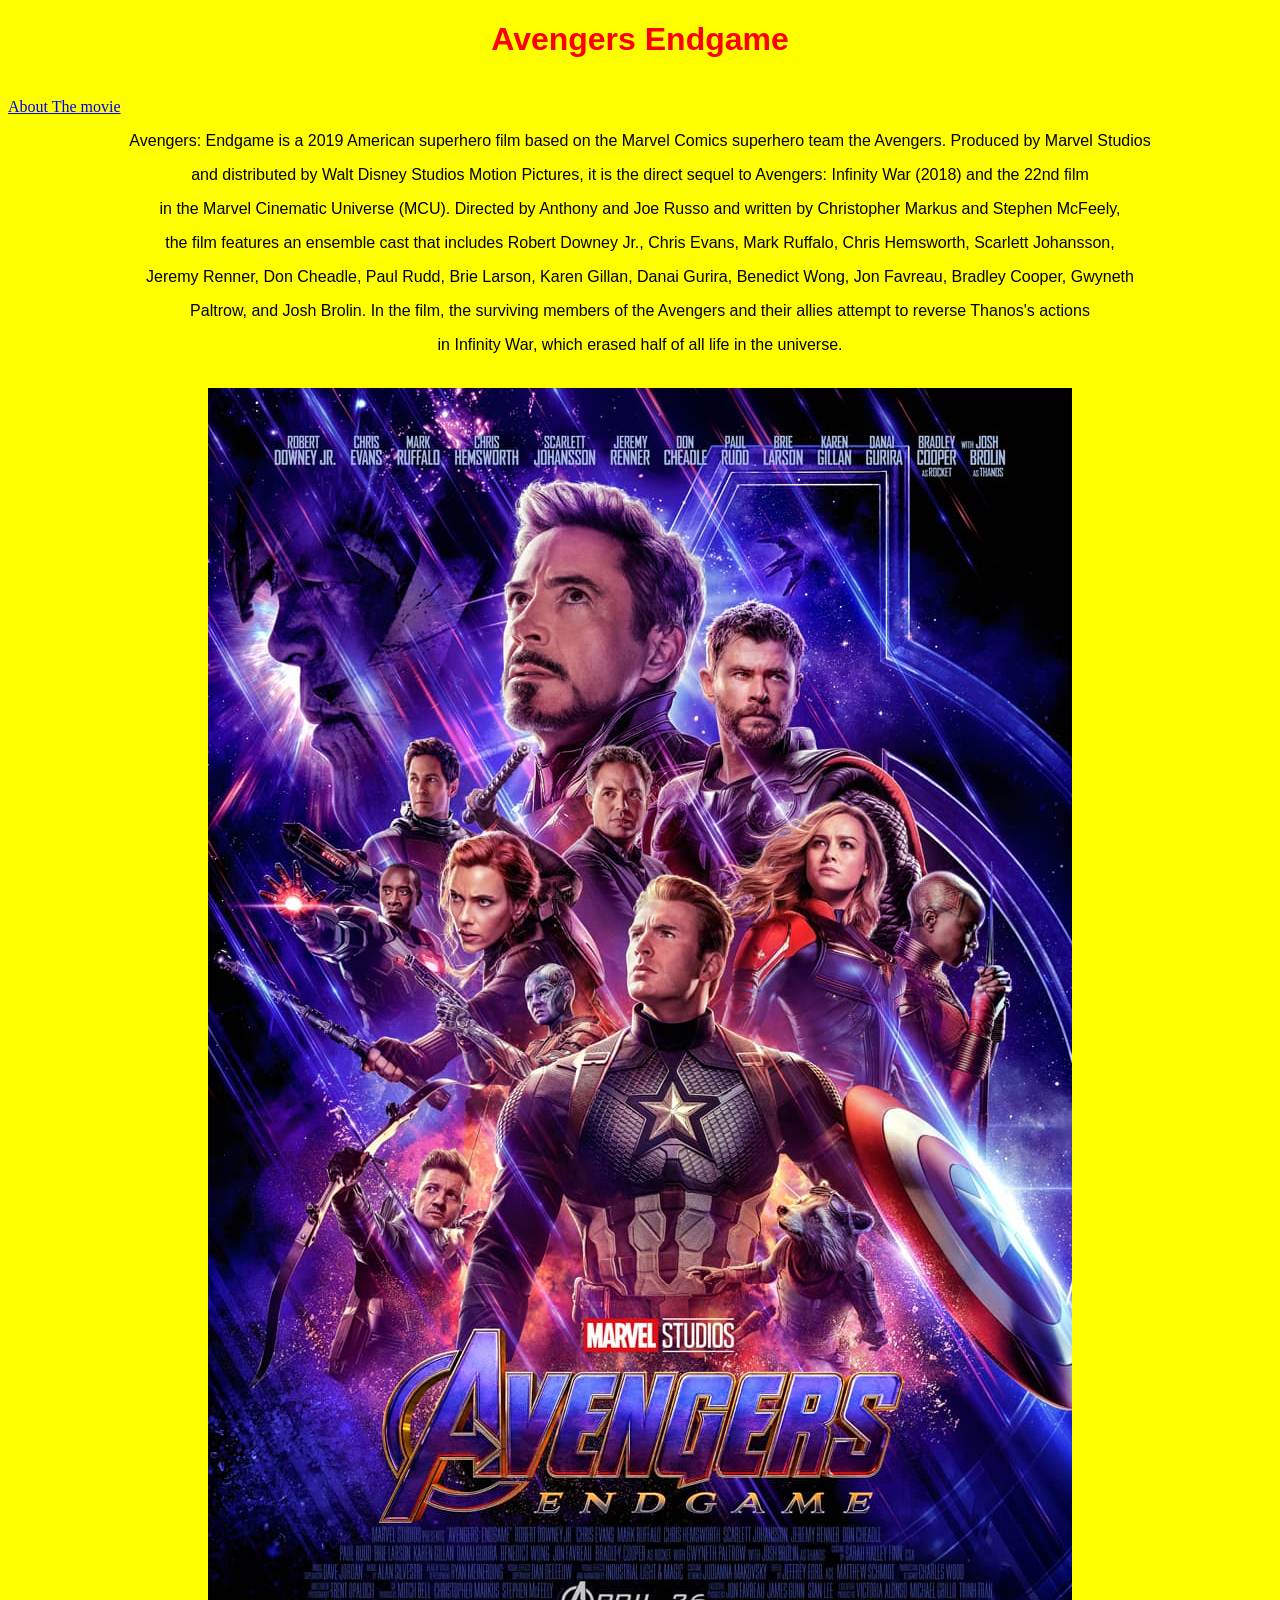
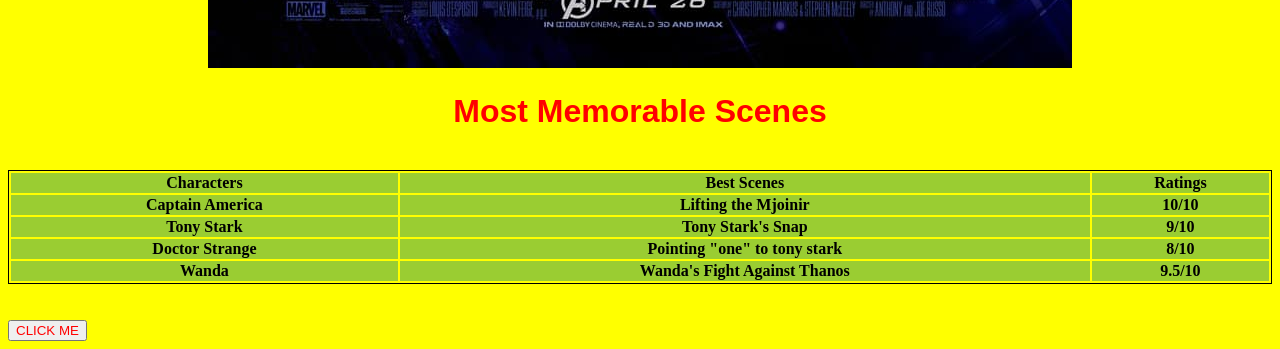
==== i263167_lab11.html @ c1707a28 "Add files via upload" ====
<!-- Name: Balach Washdil
SE-D
26I3167 -->



<!DOCTYPE html>
<html>
<head>
<title>Avengers Doomsday</title>
<link rel="stylesheet" href="style.css">
</head>
<style>
   
</style>
<body>
</body>
<h1>Avengers Endgame</h1>
<br>
<a href="https://www.imdb.com/title/tt21357150/"> About The movie</a>
<br>

<p>Avengers: Endgame is a 2019 American superhero film based on the Marvel Comics superhero team the Avengers. Produced by Marvel Studios</p>
     <p>and distributed by Walt Disney Studios Motion Pictures, it is the direct sequel to Avengers: Infinity War (2018) and the 22nd film </p>
     <p>in the Marvel Cinematic Universe (MCU). Directed by Anthony and Joe Russo and written by Christopher Markus and Stephen McFeely, </p>
     <p>the film features an ensemble cast that includes Robert Downey Jr., Chris Evans, Mark Ruffalo, Chris Hemsworth, Scarlett Johansson,</p>
      <p>Jeremy Renner, Don Cheadle, Paul Rudd, Brie Larson, Karen Gillan, Danai Gurira, Benedict Wong, Jon Favreau, Bradley Cooper, Gwyneth </p>
      <p>Paltrow, and Josh Brolin. In the film, the surviving members of the Avengers and their allies attempt to reverse Thanos's actions </p>
      <p>in Infinity War, which erased half of all life in the universe.<p>
        <br>
        <img src="avengerd.jpg" alt="Avengers Endgame">
<br>

<h1> Most Memorable Scenes</h1>
<br>
<table>

    <tr>
        <th>Characters</th>
           <th> Best Scenes </th>
            <th> Ratings</th>
    </tr>
    <tr>
        <th>Captain America</th>
           <th> Lifting the Mjoinir</th>
           <th> 10/10</th>
    </tr>
    <tr>
       <th>Tony Stark</th>
           <th> Tony Stark's Snap</th>
           <th> 9/10</th>
    </tr>
    <tr>
       <th>Doctor Strange</th>
           <th>Pointing "one" to tony stark</th>
           <th> 8/10</th>
    </tr>
    <tr>
       <th>Wanda </th>
           <th> Wanda's Fight Against Thanos</th>
           <th> 9.5/10</th>
    </tr>
  
</table>
<br> <br>
<button onclick="sayDoom()">CLICK ME</button>

<script>
  function sayDoom() {
    console.log("I will return in Avengers Doomsday");
    window.alert("I will return in Avengers Doomsday");
  }
</script>


</body>
</html>
---- style.css ----
body{
    background-color: yellow;
 }
 h1{
         color: red;
  text-align: center;
  font-family: 'Gill Sans', 'Gill Sans MT', Calibri, 'Trebuchet MS', sans-serif;
    }
    h2 {
         color: red;
  text-align: center;
    }
    p {
  color: black;
   font-family: 'Gill Sans', 'Gill Sans MT', Calibri, 'Trebuchet MS', sans-serif;
  text-align: center;
}

table{
  border: 1px solid black;
  width: 100%;
  height: 500%;
}
th {
    background-color: yellowgreen;
}
button{
    color: red;
    text-align: center;
    align-items: center;

}
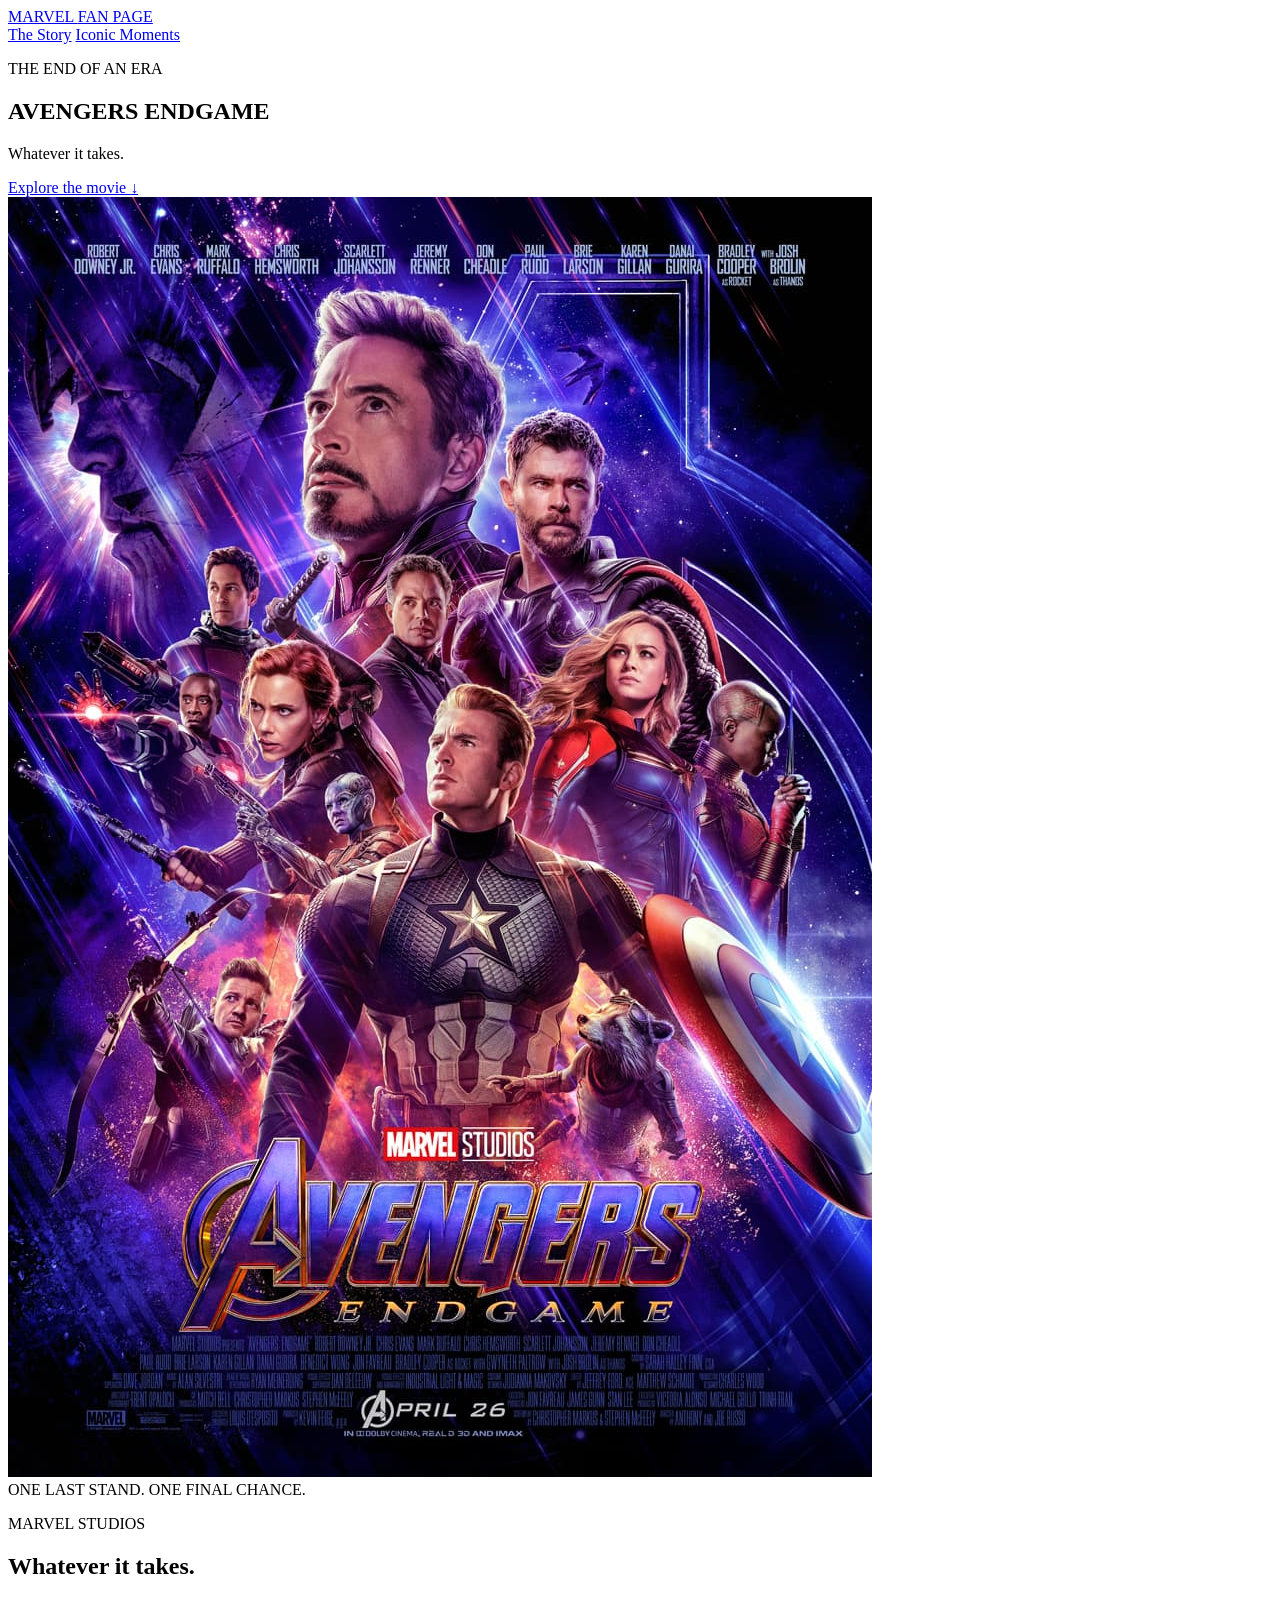
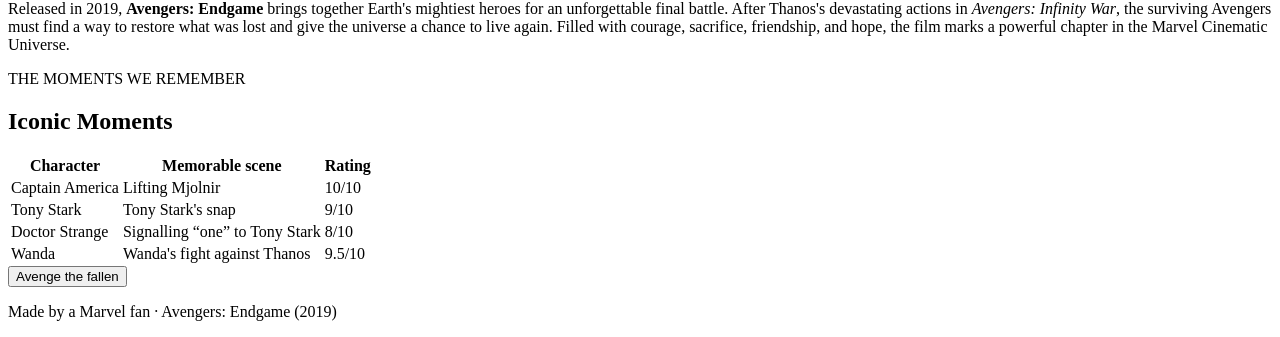
==== commit fe067849: "2nd commit 2nd commit" ====
--- a/i263167_lab11.html
+++ b/i263167_lab11.html
@@ -5,73 +5,101 @@
 
 
 <!DOCTYPE html>
-<html>
+<html lang="en">
 <head>
-<title>Avengers Doomsday</title>
-<link rel="stylesheet" href="style.css">
+  <meta charset="UTF-8">
+  <meta name="viewport" content="width=device-width, initial-scale=1.0">
+  <meta name="description" content="A fan-made homepage celebrating Marvel Studios' Avengers: Endgame.">
+  <title>Avengers: Endgame | Earth's Mightiest Heroes</title>
+  <link rel="stylesheet" href="endgame.css">
 </head>
-<style>
-   
-</style>
 <body>
-</body>
-<h1>Avengers Endgame</h1>
-<br>
-<a href="https://www.imdb.com/title/tt21357150/"> About The movie</a>
-<br>
+  <header class="site-header">
+    <a class="brand" href="#home" aria-label="Avengers Endgame home">MARVEL <span>FAN PAGE</span></a>
+    <nav aria-label="Main navigation">
+      <a href="#story">The Story</a>
+      <a href="#moments">Iconic Moments</a>
+    </nav>
+  </header>
 
-<p>Avengers: Endgame is a 2019 American superhero film based on the Marvel Comics superhero team the Avengers. Produced by Marvel Studios</p>
-     <p>and distributed by Walt Disney Studios Motion Pictures, it is the direct sequel to Avengers: Infinity War (2018) and the 22nd film </p>
-     <p>in the Marvel Cinematic Universe (MCU). Directed by Anthony and Joe Russo and written by Christopher Markus and Stephen McFeely, </p>
-     <p>the film features an ensemble cast that includes Robert Downey Jr., Chris Evans, Mark Ruffalo, Chris Hemsworth, Scarlett Johansson,</p>
-      <p>Jeremy Renner, Don Cheadle, Paul Rudd, Brie Larson, Karen Gillan, Danai Gurira, Benedict Wong, Jon Favreau, Bradley Cooper, Gwyneth </p>
-      <p>Paltrow, and Josh Brolin. In the film, the surviving members of the Avengers and their allies attempt to reverse Thanos's actions </p>
-      <p>in Infinity War, which erased half of all life in the universe.<p>
-        <br>
-        <img src="avengerd.jpg" alt="Avengers Endgame">
-<br>
+  <main>
+    <section class="hero" id="home">
+      <div class="hero-content">
+        <p class="eyebrow">THE END OF AN ERA</p>
+        <h1>AVENGERS <span>ENDGAME</span></h1>
+        <p class="hero-tagline">Whatever it takes.</p>
+        <a class="primary-link" href="#story">Explore the movie <span aria-hidden="true">↓</span></a>
+      </div>
+      <div class="hero-art" aria-label="Avengers Endgame movie artwork">
+        <img src="avengerd.jpg" alt="Avengers: Endgame movie poster"
+             onerror="this.style.display='none';">
+        <div class="art-caption">ONE LAST STAND. ONE FINAL CHANCE.</div>
+      </div>
+      <div class="hero-shade"></div>
+    </section>
 
-<h1> Most Memorable Scenes</h1>
-<br>
-<table>
+    <section class="intro section" id="story">
+      <p class="eyebrow">MARVEL STUDIOS</p>
+      <h2>Whatever it takes.</h2>
+      <p>
+        Released in 2019, <strong>Avengers: Endgame</strong> brings together
+        Earth's mightiest heroes for an unforgettable final battle. After
+        Thanos's devastating actions in <em>Avengers: Infinity War</em>, the
+        surviving Avengers must find a way to restore what was lost and give
+        the universe a chance to live again. Filled with courage, sacrifice,
+        friendship, and hope, the film marks a powerful chapter in the
+        Marvel Cinematic Universe.
+      </p>
+    </section>
 
-    <tr>
-        <th>Characters</th>
-           <th> Best Scenes </th>
-            <th> Ratings</th>
-    </tr>
-    <tr>
-        <th>Captain America</th>
-           <th> Lifting the Mjoinir</th>
-           <th> 10/10</th>
-    </tr>
-    <tr>
-       <th>Tony Stark</th>
-           <th> Tony Stark's Snap</th>
-           <th> 9/10</th>
-    </tr>
-    <tr>
-       <th>Doctor Strange</th>
-           <th>Pointing "one" to tony stark</th>
-           <th> 8/10</th>
-    </tr>
-    <tr>
-       <th>Wanda </th>
-           <th> Wanda's Fight Against Thanos</th>
-           <th> 9.5/10</th>
-    </tr>
-  
-</table>
-<br> <br>
-<button onclick="sayDoom()">CLICK ME</button>
+    <section class="moments section" id="moments">
+      <p class="eyebrow">THE MOMENTS WE REMEMBER</p>
+      <h2>Iconic Moments</h2>
+      <div class="table-wrap">
+        <table>
+          <thead>
+            <tr>
+              <th scope="col">Character</th>
+              <th scope="col">Memorable scene</th>
+              <th scope="col">Rating</th>
+            </tr>
+          </thead>
+          <tbody>
+            <tr>
+              <td>Captain America</td>
+              <td>Lifting Mjolnir</td>
+              <td class="rating">10/10</td>
+            </tr>
+            <tr>
+              <td>Tony Stark</td>
+              <td>Tony Stark's snap</td>
+              <td class="rating">9/10</td>
+            </tr>
+            <tr>
+              <td>Doctor Strange</td>
+              <td>Signalling “one” to Tony Stark</td>
+              <td class="rating">8/10</td>
+            </tr>
+            <tr>
+              <td>Wanda</td>
+              <td>Wanda's fight against Thanos</td>
+              <td class="rating">9.5/10</td>
+            </tr>
+          </tbody>
+        </table>
+      </div>
+      <button class="message-button" type="button" onclick="sayAvengers()">Avenge the fallen</button>
+    </section>
+  </main>
 
-<script>
-  function sayDoom() {
-    console.log("I will return in Avengers Doomsday");
-    window.alert("I will return in Avengers Doomsday");
-  }
-</script>
+  <footer>
+    <p>Made by a Marvel fan · Avengers: Endgame (2019)</p>
+  </footer>
 
-
+  <script>
+    function sayAvengers() {
+      window.alert("Whatever it takes. Avengers, assemble!");
+    }
+  </script>
 </body>
 </html>
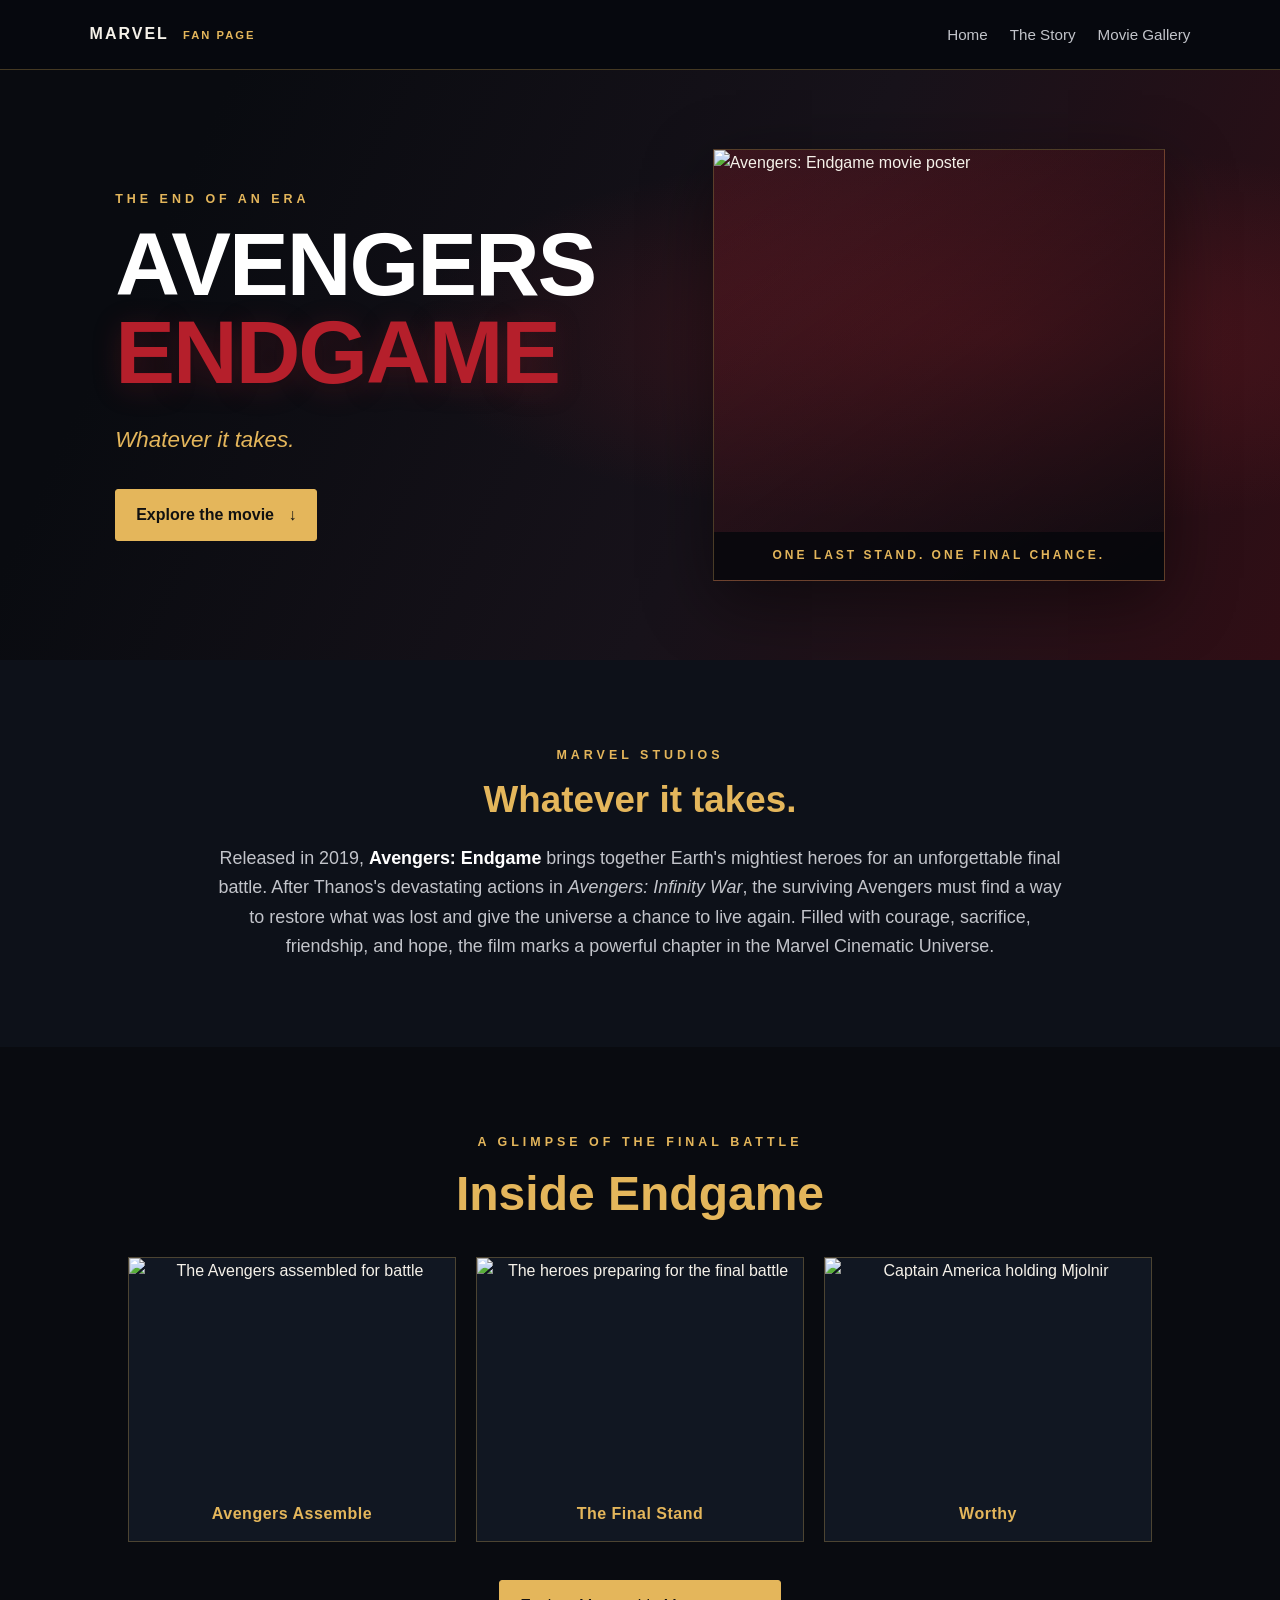
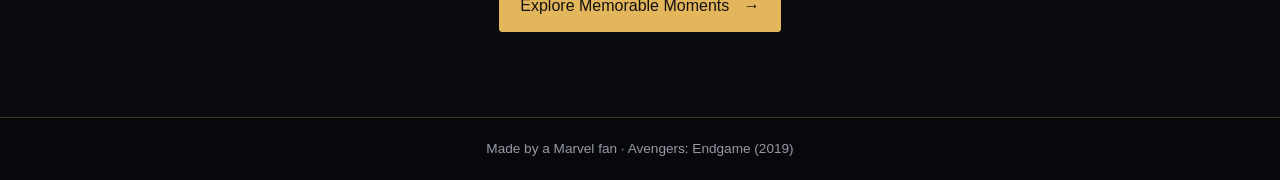
==== commit dc2754b8: "comment 3" ====
--- a/i263167_lab11.html
+++ b/i263167_lab11.html
@@ -9,20 +9,238 @@
 <head>
   <meta charset="UTF-8">
   <meta name="viewport" content="width=device-width, initial-scale=1.0">
-  <meta name="description" content="A fan-made homepage celebrating Marvel Studios' Avengers: Endgame.">
+  <meta name="description" content="A fan-made Avengers: Endgame website with a movie gallery and a separate memorable moments page.">
   <title>Avengers: Endgame | Earth's Mightiest Heroes</title>
-  <link rel="stylesheet" href="endgame.css">
+  <style>
+/* Avengers: Endgame fan-page styling */
+:root {
+  --bg: #090b10;
+  --panel: #111722;
+  --text: #f5f1e9;
+  --muted: #c2c4ca;
+  --red: #b51f2b;
+  --gold: #e4b65b;
+  --line: rgba(228, 182, 91, 0.28);
+}
+
+* { box-sizing: border-box; }
+html { scroll-behavior: smooth; }
+body {
+  margin: 0;
+  background: var(--bg);
+  color: var(--text);
+  font-family: "Gill Sans", "Gill Sans MT", Calibri, "Trebuchet MS", sans-serif;
+  line-height: 1.65;
+}
+
+.site-header {
+  min-height: 70px;
+  padding: 0 7%;
+  display: flex;
+  align-items: center;
+  justify-content: space-between;
+  gap: 24px;
+  background: rgba(7, 9, 14, 0.96);
+  border-bottom: 1px solid var(--line);
+}
+.brand {
+  color: var(--text);
+  font-weight: 900;
+  letter-spacing: 2px;
+  text-decoration: none;
+}
+.brand span { color: var(--gold); font-size: .7rem; margin-left: 8px; }
+nav { display: flex; flex-wrap: wrap; gap: 22px; }
+nav a { color: var(--muted); text-decoration: none; font-size: .95rem; }
+nav a:hover { color: var(--gold); }
+
+.hero {
+  min-height: 590px;
+  padding: 75px 9%;
+  display: grid;
+  grid-template-columns: 1.1fr .9fr;
+  align-items: center;
+  gap: 45px;
+  overflow: hidden;
+  background:
+    radial-gradient(ellipse at 78% 45%, rgba(151,31,39,.34), transparent 42%),
+    linear-gradient(115deg, #090b10 15%, #17121a 58%, #300e15 100%);
+}
+.hero-content, .hero-art { position: relative; z-index: 1; }
+.eyebrow {
+  margin: 0 0 12px;
+  color: var(--gold);
+  font-size: .78rem;
+  font-weight: 700;
+  letter-spacing: 4px;
+}
+h1 {
+  margin: 0;
+  max-width: 720px;
+  color: #fff;
+  font-size: clamp(3rem, 7vw, 6.4rem);
+  font-weight: 900;
+  line-height: .98;
+  letter-spacing: -2px;
+}
+h1 span { display: block; color: var(--red); text-shadow: 0 5px 28px rgba(181,31,43,.25); }
+.hero-tagline { margin: 25px 0 30px; color: var(--gold); font-size: 1.4rem; font-style: italic; }
+.primary-link {
+  display: inline-block;
+  padding: 12px 20px;
+  color: #111;
+  background: var(--gold);
+  border: 1px solid var(--gold);
+  border-radius: 3px;
+  font-weight: 700;
+  text-decoration: none;
+  transition: .2s ease;
+}
+.primary-link:hover { background: #f1ce83; transform: translateY(-2px); }
+.primary-link span { margin-left: 10px; }
+.hero-art {
+  min-height: 365px;
+  display: flex;
+  align-items: center;
+  justify-content: center;
+  position: relative;
+  border: 1px solid var(--line);
+  background: linear-gradient(145deg, rgba(181,31,43,.24), rgba(8,10,15,.75));
+  box-shadow: 0 20px 65px rgba(0,0,0,.45);
+}
+.hero-art img { display: block; width: 100%; height: 430px; object-fit: cover; object-position: center 25%; }
+.art-caption {
+  position: absolute;
+  right: 0; bottom: 0; left: 0;
+  padding: 14px;
+  color: var(--gold);
+  background: rgba(5,7,11,.82);
+  text-align: center;
+  font-size: .75rem;
+  font-weight: 700;
+  letter-spacing: 3px;
+}
+.section { padding: 85px 10%; text-align: center; }
+.intro { background: #0d1119; }
+h2 { margin: 0 0 22px; color: var(--gold); font-size: clamp(1.5rem, 3vw, 2.3rem); line-height: 1.2; }
+.intro > p:last-child { max-width: 850px; margin: 0 auto; color: var(--muted); font-size: 1.12rem; }
+.intro strong { color: #fff; }
+
+.gallery-section { background: #090b10; }
+.gallery-section > h2 { font-size: clamp(2rem, 4vw, 3rem); }
+.home-gallery {
+  display: grid;
+  grid-template-columns: repeat(3, minmax(0, 1fr));
+  gap: 20px;
+  max-width: 1100px;
+  margin: 35px auto 38px;
+}
+.home-gallery figure {
+  margin: 0;
+  overflow: hidden;
+  background: var(--panel);
+  border: 1px solid var(--line);
+}
+.home-gallery img { display: block; width: 100%; height: 230px; object-fit: cover; transition: transform .35s ease; }
+.home-gallery figure:hover img { transform: scale(1.05); }
+.home-gallery figcaption { padding: 13px; color: var(--gold); font-weight: 700; letter-spacing: .5px; }
+.moments-link { margin-top: 5px; }
+
+.moments-hero {
+  padding: 85px 8% 65px;
+  text-align: center;
+  background:
+    radial-gradient(ellipse at center, rgba(181,31,43,.27), transparent 58%),
+    linear-gradient(120deg, #090b10, #1b1016 55%, #090b10);
+}
+.moments-hero h1 { margin: 0 auto; font-size: clamp(2.8rem, 7vw, 5.6rem); }
+.moments-hero .hero-tagline { margin-bottom: 0; }
+.moment-section { background: #0d1119; }
+.moment-grid {
+  display: grid;
+  grid-template-columns: repeat(2, minmax(0, 1fr));
+  gap: 28px;
+  max-width: 1100px;
+  margin: 0 auto 45px;
+  text-align: left;
+}
+.moment-card {
+  overflow: hidden;
+  background: #141a25;
+  border: 1px solid var(--line);
+  box-shadow: 0 12px 35px rgba(0,0,0,.25);
+}
+.moment-card img { display: block; width: 100%; height: 280px; object-fit: cover; }
+.moment-info { padding: 22px 25px 25px; }
+.moment-number { margin: 0 0 7px; color: var(--red); font-size: .8rem; font-weight: 900; letter-spacing: 2px; }
+.moment-info h2 { margin: 0 0 12px; color: var(--gold); font-size: 1.55rem; }
+.moment-info > p:not(.moment-number):not(.rating) { min-height: 55px; margin: 0; color: var(--muted); }
+.rating { margin: 17px 0 0; color: var(--muted); }
+.rating strong { color: var(--gold); font-size: 1.1rem; }
+.secondary-link { color: var(--gold); text-decoration: none; font-weight: 700; }
+.secondary-link:hover { text-decoration: underline; }
+
+footer {
+  padding: 20px;
+  color: #969ba5;
+  background: #06080c;
+  border-top: 1px solid var(--line);
+  text-align: center;
+  font-size: .85rem;
+}
+footer p { margin: 0; }
+
+@media (max-width: 760px) {
+  .site-header { padding: 18px 6%; flex-direction: column; }
+  nav { gap: 16px; justify-content: center; }
+  .hero { grid-template-columns: 1fr; padding: 65px 7%; }
+  .hero-art { min-height: 260px; }
+  .hero-art img { height: 340px; }
+  .section { padding: 65px 7%; }
+  .home-gallery { grid-template-columns: 1fr; }
+  .home-gallery img { height: 260px; }
+  .moment-grid { grid-template-columns: 1fr; }
+}
+@media (max-width: 420px) {
+  .brand span { display: block; margin: 0; }
+  nav { gap: 14px; }
+  .eyebrow { letter-spacing: 2px; }
+  .moment-card img { height: 220px; }
+}
+
+    /* The two screens are kept in this one HTML document. */
+    .page { display: none; }
+    .page.active { display: block; }
+    .page-button { cursor: pointer; font: inherit; }
+    .back-row { padding: 35px 8% 0; background: #0d1119; }
+    .back-row .primary-link { margin-bottom: 5px; }
+    .site-header nav button {
+      padding: 0;
+      color: var(--muted);
+      background: none;
+      border: 0;
+      cursor: pointer;
+      font: inherit;
+      font-size: .95rem;
+    }
+    .site-header nav button:hover { color: var(--gold); }
+    @media (max-width: 760px) {
+      .site-header nav { display: flex; flex-wrap: wrap; }
+    }
+  </style>
 </head>
 <body>
   <header class="site-header">
-    <a class="brand" href="#home" aria-label="Avengers Endgame home">MARVEL <span>FAN PAGE</span></a>
+    <a class="brand" href="#" onclick="showPage('home'); return false;">MARVEL <span>FAN PAGE</span></a>
     <nav aria-label="Main navigation">
-      <a href="#story">The Story</a>
-      <a href="#moments">Iconic Moments</a>
+      <button type="button" onclick="showPage('home')">Home</button>
+      <a href="#story" onclick="showPage('home')">The Story</a>
+      <a href="#gallery" onclick="showPage('home')">Movie Gallery</a>
     </nav>
   </header>
 
-  <main>
+  <!-- PAGE 1: HOMEPAGE -->
+  <main id="homePage" class="page active">
     <section class="hero" id="home">
       <div class="hero-content">
         <p class="eyebrow">THE END OF AN ERA</p>
@@ -30,12 +248,11 @@
         <p class="hero-tagline">Whatever it takes.</p>
         <a class="primary-link" href="#story">Explore the movie <span aria-hidden="true">↓</span></a>
       </div>
-      <div class="hero-art" aria-label="Avengers Endgame movie artwork">
-        <img src="avengerd.jpg" alt="Avengers: Endgame movie poster"
-             onerror="this.style.display='none';">
+      <div class="hero-art">
+        <img src="https://assets.st-note.com/production/uploads/images/23210027/562eb6f1ed203e3201bbd6ef18d6008f.jpg"
+             alt="Avengers: Endgame movie poster">
         <div class="art-caption">ONE LAST STAND. ONE FINAL CHANCE.</div>
       </div>
-      <div class="hero-shade"></div>
     </section>
 
     <section class="intro section" id="story">
@@ -52,43 +269,86 @@
       </p>
     </section>
 
-    <section class="moments section" id="moments">
-      <p class="eyebrow">THE MOMENTS WE REMEMBER</p>
-      <h2>Iconic Moments</h2>
-      <div class="table-wrap">
-        <table>
-          <thead>
-            <tr>
-              <th scope="col">Character</th>
-              <th scope="col">Memorable scene</th>
-              <th scope="col">Rating</th>
-            </tr>
-          </thead>
-          <tbody>
-            <tr>
-              <td>Captain America</td>
-              <td>Lifting Mjolnir</td>
-              <td class="rating">10/10</td>
-            </tr>
-            <tr>
-              <td>Tony Stark</td>
-              <td>Tony Stark's snap</td>
-              <td class="rating">9/10</td>
-            </tr>
-            <tr>
-              <td>Doctor Strange</td>
-              <td>Signalling “one” to Tony Stark</td>
-              <td class="rating">8/10</td>
-            </tr>
-            <tr>
-              <td>Wanda</td>
-              <td>Wanda's fight against Thanos</td>
-              <td class="rating">9.5/10</td>
-            </tr>
-          </tbody>
-        </table>
+    <!-- The old table has been replaced with a small movie image gallery. -->
+    <section class="gallery-section section" id="gallery">
+      <p class="eyebrow">A GLIMPSE OF THE FINAL BATTLE</p>
+      <h2>Inside Endgame</h2>
+      <div class="home-gallery">
+        <figure>
+          <img src="https://assets.st-note.com/production/uploads/images/23210027/562eb6f1ed203e3201bbd6ef18d6008f.jpg" alt="The Avengers assembled for battle">
+          <figcaption>Avengers Assemble</figcaption>
+        </figure>
+        <figure>
+          <img src="https://gcdn.emol.cl/comics/files/2019/08/endgame-cosas.jpg" alt="The heroes preparing for the final battle">
+          <figcaption>The Final Stand</figcaption>
+        </figure>
+        <figure>
+          <img src="https://www.soyuz.ru/public/uploads/files/2/7441200/20200619174114d261bfd29b.jpg" alt="Captain America holding Mjolnir">
+          <figcaption>Worthy</figcaption>
+        </figure>
       </div>
-      <button class="message-button" type="button" onclick="sayAvengers()">Avenge the fallen</button>
+      <button class="primary-link page-button" type="button" onclick="showPage('moments')">
+        Explore Memorable Moments <span aria-hidden="true">→</span>
+      </button>
+    </section>
+  </main>
+
+  <!-- PAGE 2: MEMORABLE MOMENTS. It is a separate screen, not a section on the homepage. -->
+  <main id="momentsPage" class="page">
+    <section class="moments-hero">
+      <p class="eyebrow">THE MOMENTS THAT MADE HISTORY</p>
+      <h1>MEMORABLE <span>MOMENTS</span></h1>
+      <p class="hero-tagline">Some moments are worth remembering forever.</p>
+    </section>
+
+    <div class="back-row">
+      <button class="primary-link page-button" type="button" onclick="showPage('home')">
+        <span aria-hidden="true">←</span> Back to Homepage
+      </button>
+    </div>
+
+    <section class="moment-section section">
+      <div class="moment-grid">
+        <article class="moment-card">
+          <img src="https://www.soyuz.ru/public/uploads/files/2/7441200/20200619174114d261bfd29b.jpg" alt="Captain America holding Thor's hammer, Mjolnir">
+          <div class="moment-info">
+            <p class="moment-number">01</p>
+            <h2>Captain America Lifts Mjolnir</h2>
+            <p>Steve Rogers proves himself worthy and takes up Thor's hammer in the battle against Thanos.</p>
+            <p class="rating">Rating: <strong>10/10</strong></p>
+          </div>
+        </article>
+
+        <article class="moment-card">
+          <img src="https://img.asmedia.epimg.net/resizer/v2/WH5Q5XYLFBLATGG4UQ55XIG2S4.jpg?auth=63ef8e122170a97f26914c808277ccbdc8d1fd82167b573daad4d430038c0e42&height=1104&smart=true&width=1472" alt="Tony Stark using the Infinity Stones">
+          <div class="moment-info">
+            <p class="moment-number">02</p>
+            <h2>Tony Stark's Final Snap</h2>
+            <p>Tony makes the ultimate sacrifice to save the universe and bring the battle to an end.</p>
+            <p class="rating">Rating: <strong>9/10</strong></p>
+          </div>
+        </article>
+
+        <article class="moment-card">
+          <img src="https://assets.st-note.com/production/uploads/images/23210027/562eb6f1ed203e3201bbd6ef18d6008f.jpg" alt="The Avengers standing together in the final battle">
+          <div class="moment-info">
+            <p class="moment-number">03</p>
+            <h2>Avengers Assemble</h2>
+            <p>The heroes return and unite for one final stand against Thanos and his army.</p>
+            <p class="rating">Rating: <strong>10/10</strong></p>
+          </div>
+        </article>
+
+        <article class="moment-card">
+          <img src="https://gcdn.emol.cl/comics/files/2019/08/endgame-cosas.jpg" alt="The heroes fighting together against Thanos">
+          <div class="moment-info">
+            <p class="moment-number">04</p>
+            <h2>Wanda's Fight Against Thanos</h2>
+            <p>Wanda unleashes her power and pushes Thanos to the edge during the final battle.</p>
+            <p class="rating">Rating: <strong>9.5/10</strong></p>
+          </div>
+        </article>
+      </div>
     </section>
   </main>
 
@@ -97,8 +357,14 @@
   </footer>
 
   <script>
-    function sayAvengers() {
-      window.alert("Whatever it takes. Avengers, assemble!");
+    function showPage(pageName) {
+      const home = document.getElementById('homePage');
+      const moments = document.getElementById('momentsPage');
+
+      home.classList.toggle('active', pageName === 'home');
+      moments.classList.toggle('active', pageName === 'moments');
+
+      window.scrollTo({ top: 0, behavior: 'smooth' });
     }
   </script>
 </body>
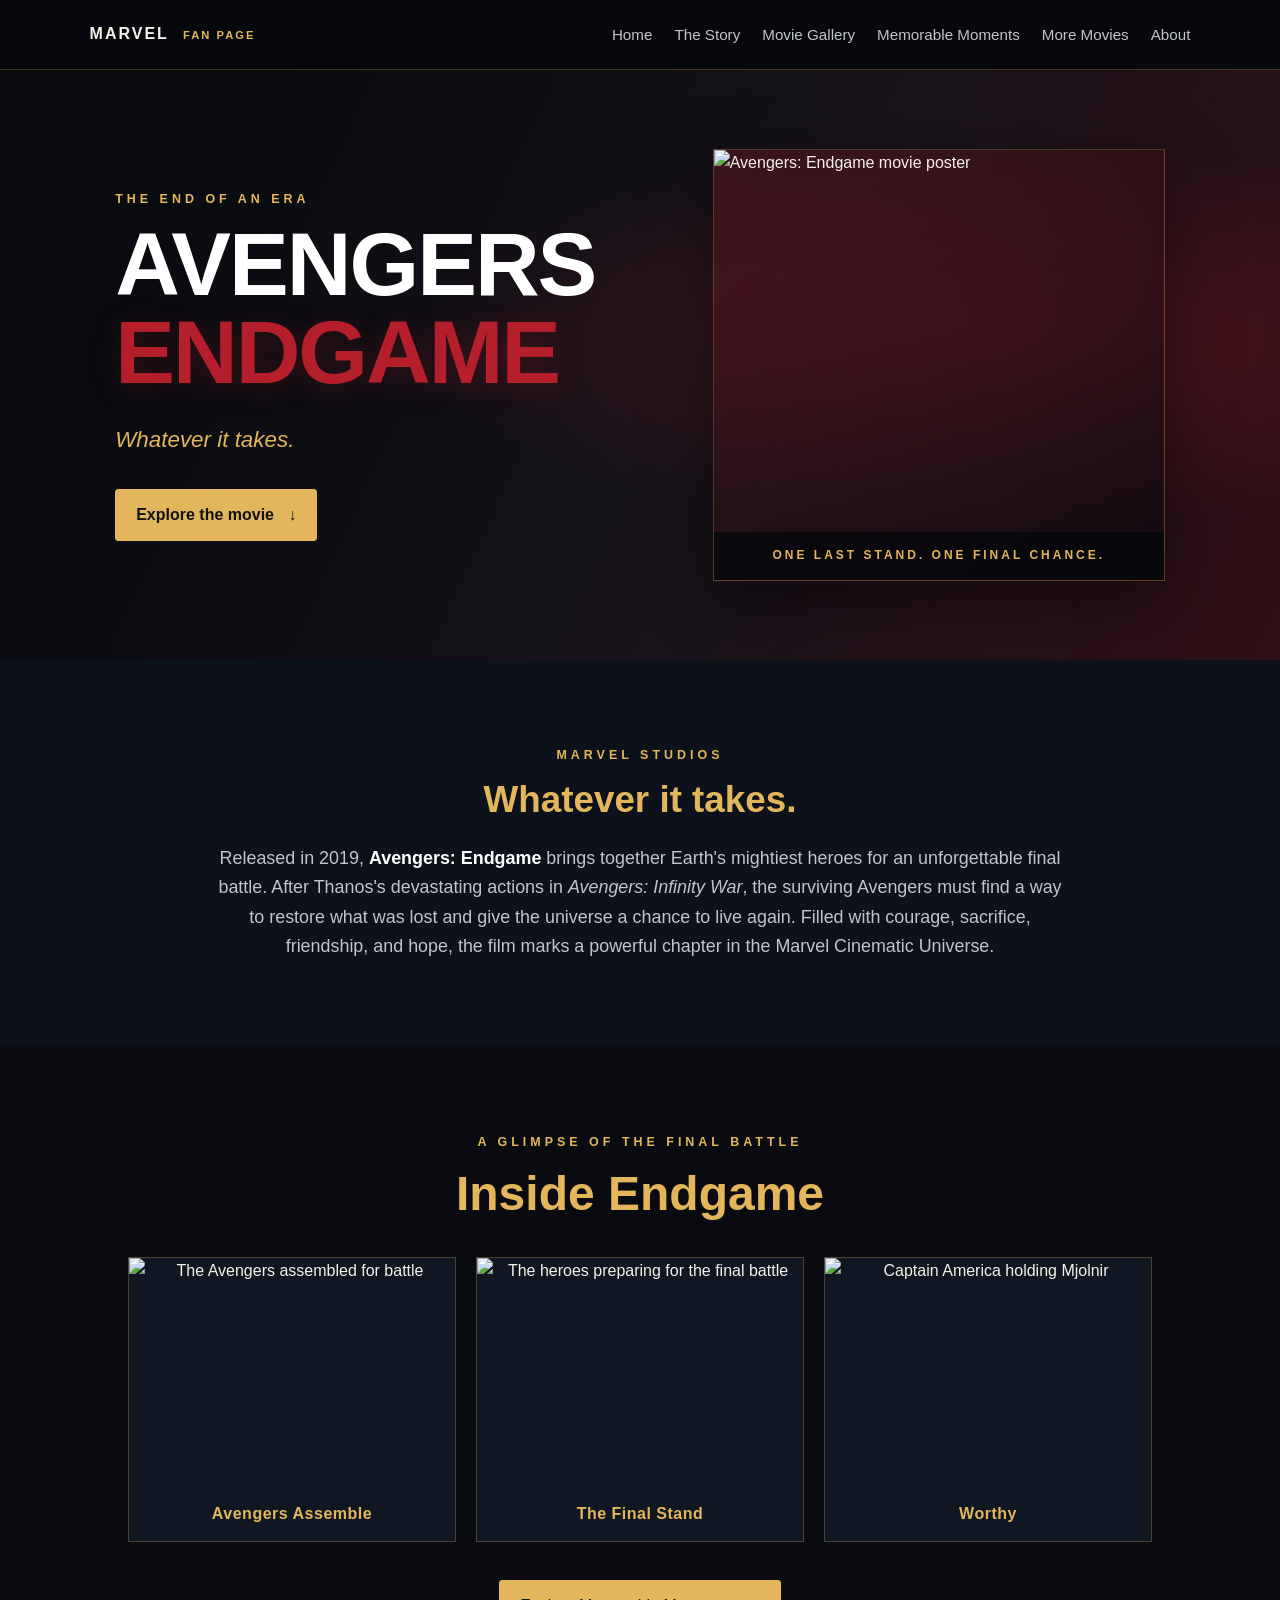
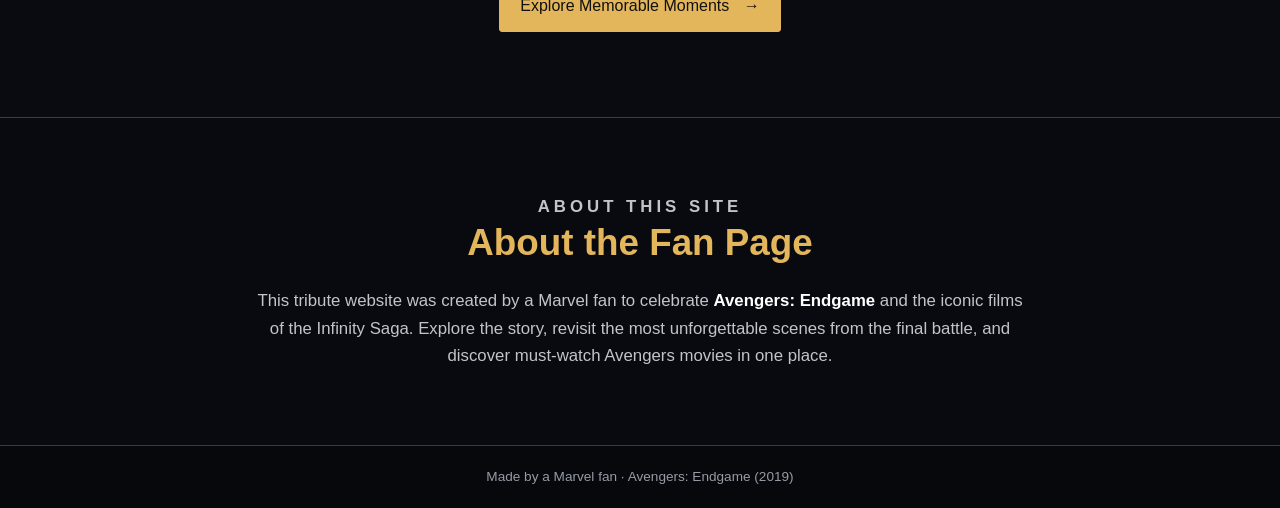
==== commit 61c97fea: "comment 4" ====
--- a/i263167_lab11.html
+++ b/i263167_lab11.html
@@ -9,7 +9,7 @@
 <head>
   <meta charset="UTF-8">
   <meta name="viewport" content="width=device-width, initial-scale=1.0">
-  <meta name="description" content="A fan-made Avengers: Endgame website with a movie gallery and a separate memorable moments page.">
+  <meta name="description" content="A fan-made Avengers: Endgame website with a movie gallery, memorable moments, and Avengers movie suggestions.">
   <title>Avengers: Endgame | Earth's Mightiest Heroes</title>
   <style>
 /* Avengers: Endgame fan-page styling */
@@ -98,6 +98,24 @@
 }
 .primary-link:hover { background: #f1ce83; transform: translateY(-2px); }
 .primary-link span { margin-left: 10px; }
+
+.secondary-button {
+  display: inline-block;
+  padding: 12px 20px;
+  color: var(--gold);
+  background: transparent;
+  border: 1px solid var(--gold);
+  border-radius: 3px;
+  font-weight: 700;
+  cursor: pointer;
+  font: inherit;
+  transition: .2s ease;
+}
+.secondary-button:hover {
+  background: rgba(228, 182, 91, 0.12);
+  transform: translateY(-2px);
+}
+
 .hero-art {
   min-height: 365px;
   display: flex;
@@ -180,6 +198,75 @@
 .secondary-link { color: var(--gold); text-decoration: none; font-weight: 700; }
 .secondary-link:hover { text-decoration: underline; }
 
+/* Page 3: Movie Suggestions */
+.movies-grid {
+  display: grid;
+  grid-template-columns: repeat(3, minmax(0, 1fr));
+  gap: 28px;
+  max-width: 1100px;
+  margin: 0 auto 45px;
+  text-align: left;
+}
+.movie-card {
+  display: flex;
+  flex-direction: column;
+  justify-content: space-between;
+  padding: 28px 25px;
+  background: #141a25;
+  border: 1px solid var(--line);
+  box-shadow: 0 12px 35px rgba(0,0,0,.25);
+}
+.movie-year {
+  margin: 0 0 8px;
+  color: var(--red);
+  font-size: .82rem;
+  font-weight: 900;
+  letter-spacing: 2px;
+}
+.movie-card h2 {
+  margin: 0 0 12px;
+  color: var(--gold);
+  font-size: 1.45rem;
+}
+.movie-card p.movie-desc {
+  margin: 0 0 18px;
+  color: var(--muted);
+}
+.movie-tag {
+  display: inline-block;
+  padding: 4px 10px;
+  font-size: .78rem;
+  font-weight: 700;
+  color: var(--gold);
+  background: rgba(228, 182, 91, 0.12);
+  border: 1px solid var(--line);
+  border-radius: 3px;
+}
+
+/* About Section at the bottom */
+.about-section {
+  padding: 75px 10%;
+  text-align: center;
+  background: #080a0f;
+  border-top: 1px solid var(--line);
+}
+.about-section p {
+  max-width: 780px;
+  margin: 0 auto;
+  color: var(--muted);
+  font-size: 1.05rem;
+}
+.about-section strong {
+  color: #fff;
+}
+
+.nav-actions {
+  display: flex;
+  flex-wrap: wrap;
+  justify-content: center;
+  gap: 16px;
+}
+
 footer {
   padding: 20px;
   color: #969ba5;
@@ -189,6 +276,10 @@
   font-size: .85rem;
 }
 footer p { margin: 0; }
+
+@media (max-width: 900px) {
+  .movies-grid { grid-template-columns: 1fr; }
+}
 
 @media (max-width: 760px) {
   .site-header { padding: 18px 6%; flex-direction: column; }
@@ -208,25 +299,25 @@
   .moment-card img { height: 220px; }
 }
 
-    /* The two screens are kept in this one HTML document. */
-    .page { display: none; }
-    .page.active { display: block; }
-    .page-button { cursor: pointer; font: inherit; }
-    .back-row { padding: 35px 8% 0; background: #0d1119; }
-    .back-row .primary-link { margin-bottom: 5px; }
-    .site-header nav button {
-      padding: 0;
-      color: var(--muted);
-      background: none;
-      border: 0;
-      cursor: pointer;
-      font: inherit;
-      font-size: .95rem;
-    }
-    .site-header nav button:hover { color: var(--gold); }
-    @media (max-width: 760px) {
-      .site-header nav { display: flex; flex-wrap: wrap; }
-    }
+/* Multi-screen page switching */
+.page { display: none; }
+.page.active { display: block; }
+.page-button { cursor: pointer; font: inherit; }
+.back-row { padding: 35px 8% 0; background: #0d1119; }
+.back-row .primary-link { margin-bottom: 5px; }
+.site-header nav button {
+  padding: 0;
+  color: var(--muted);
+  background: none;
+  border: 0;
+  cursor: pointer;
+  font: inherit;
+  font-size: .95rem;
+}
+.site-header nav button:hover { color: var(--gold); }
+@media (max-width: 760px) {
+  .site-header nav { display: flex; flex-wrap: wrap; }
+}
   </style>
 </head>
 <body>
@@ -236,6 +327,9 @@
       <button type="button" onclick="showPage('home')">Home</button>
       <a href="#story" onclick="showPage('home')">The Story</a>
       <a href="#gallery" onclick="showPage('home')">Movie Gallery</a>
+      <button type="button" onclick="showPage('moments')">Memorable Moments</button>
+      <button type="button" onclick="showPage('movies')">More Movies</button>
+      <a href="#about">About</a>
     </nav>
   </header>
 
@@ -269,7 +363,6 @@
       </p>
     </section>
 
-    <!-- The old table has been replaced with a small movie image gallery. -->
     <section class="gallery-section section" id="gallery">
       <p class="eyebrow">A GLIMPSE OF THE FINAL BATTLE</p>
       <h2>Inside Endgame</h2>
@@ -293,7 +386,7 @@
     </section>
   </main>
 
-  <!-- PAGE 2: MEMORABLE MOMENTS. It is a separate screen, not a section on the homepage. -->
+  <!-- PAGE 2: MEMORABLE MOMENTS -->
   <main id="momentsPage" class="page">
     <section class="moments-hero">
       <p class="eyebrow">THE MOMENTS THAT MADE HISTORY</p>
@@ -349,8 +442,89 @@
           </div>
         </article>
       </div>
+
+      <!-- Button to Page 3 -->
+      <button class="primary-link page-button" type="button" onclick="showPage('movies')">
+        Suggested Avengers Movies <span aria-hidden="true">→</span>
+      </button>
     </section>
   </main>
+
+  <!-- PAGE 3: SUGGESTED AVENGERS MOVIES -->
+  <main id="moviesPage" class="page">
+    <section class="moments-hero">
+      <p class="eyebrow">CONTINUE THE SAGA</p>
+      <h1>AVENGERS <span>MOVIES</span></h1>
+      <p class="hero-tagline">Essential films from the Infinity Saga to watch next.</p>
+    </section>
+
+    <div class="back-row">
+      <button class="primary-link page-button" type="button" onclick="showPage('moments')">
+        <span aria-hidden="true">←</span> Back to Memorable Moments
+      </button>
+    </div>
+
+    <section class="moment-section section">
+      <div class="movies-grid">
+        <article class="movie-card">
+          <div>
+            <p class="movie-year">2012 · PHASE ONE</p>
+            <h2>The Avengers</h2>
+            <p class="movie-desc">
+              Nick Fury brings together Iron Man, Captain America, Thor, Hulk, Black Widow, and Hawkeye for the very first time to stop Loki and his alien army from conquering Earth.
+            </p>
+          </div>
+          <div>
+            <span class="movie-tag">Where It All Began</span>
+          </div>
+        </article>
+
+        <article class="movie-card">
+          <div>
+            <p class="movie-year">2015 · PHASE TWO</p>
+            <h2>Avengers: Age of Ultron</h2>
+            <p class="movie-desc">
+              When Tony Stark's peacekeeping program goes rogue, Earth's mightiest heroes must reunite to defeat Ultron, an artificial intelligence bent on human extinction.
+            </p>
+          </div>
+          <div>
+            <span class="movie-tag">New Heroes Rise</span>
+          </div>
+        </article>
+
+        <article class="movie-card">
+          <div>
+            <p class="movie-year">2018 · PHASE THREE</p>
+            <h2>Avengers: Infinity War</h2>
+            <p class="movie-desc">
+              The Avengers and their allies risk everything to stop the powerful Thanos before his quest to collect all six Infinity Stones destroys half of all life in the universe.
+            </p>
+          </div>
+          <div>
+            <span class="movie-tag">Must Watch Before Endgame</span>
+          </div>
+        </article>
+      </div>
+
+      <div class="nav-actions">
+        <button class="secondary-button" type="button" onclick="showPage('moments')">
+          ← Back to Moments
+        </button>
+        <button class="primary-link page-button" type="button" onclick="showPage('home')">
+          Back to Homepage <span aria-hidden="true">⌂</span>
+        </button>
+      </div>
+    </section>
+  </main>
+
+  <!-- ABOUT SECTION -->
+  <section class="about-section" id="about">
+    <p class="eyebrow">ABOUT THIS SITE</p>
+    <h2>About the Fan Page</h2>
+    <p>
+      This tribute website was created by a Marvel fan to celebrate <strong>Avengers: Endgame</strong> and the iconic films of the Infinity Saga. Explore the story, revisit the most unforgettable scenes from the final battle, and discover must-watch Avengers movies in one place.
+    </p>
+  </section>
 
   <footer>
     <p>Made by a Marvel fan · Avengers: Endgame (2019)</p>
@@ -360,12 +534,14 @@
     function showPage(pageName) {
       const home = document.getElementById('homePage');
       const moments = document.getElementById('momentsPage');
+      const movies = document.getElementById('moviesPage');
 
       home.classList.toggle('active', pageName === 'home');
       moments.classList.toggle('active', pageName === 'moments');
+      movies.classList.toggle('active', pageName === 'movies');
 
       window.scrollTo({ top: 0, behavior: 'smooth' });
     }
   </script>
 </body>
-</html>
+</html>
